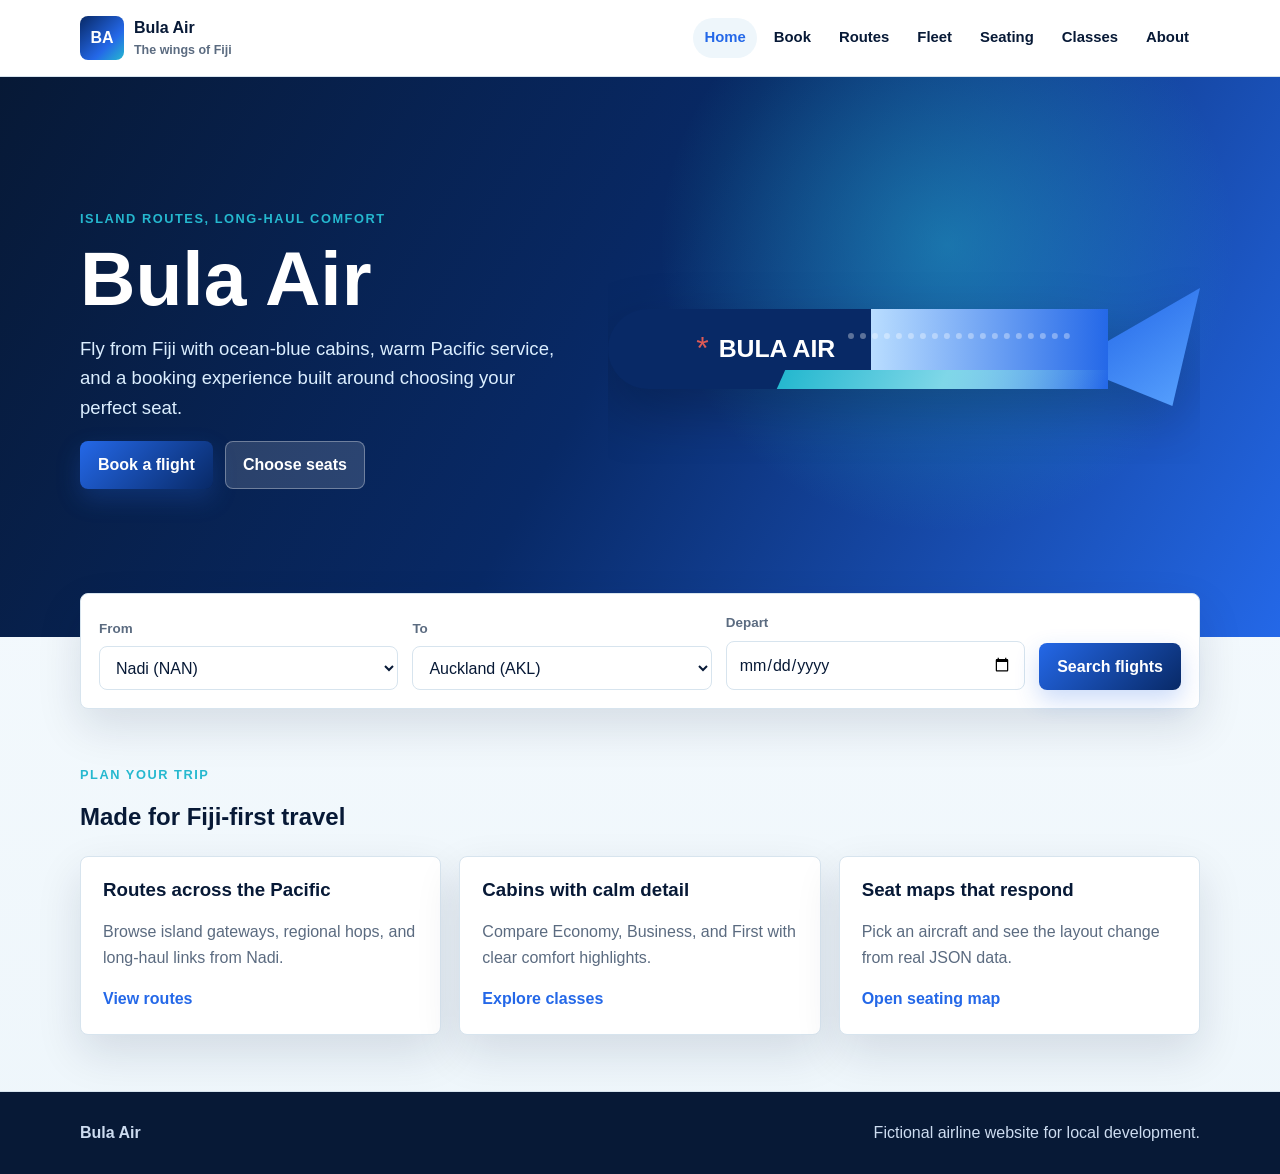
==== index.html @ 063a5ac1 "scaffold: organize site into pages/, add assets, data, and interactive seating map" ====
<!doctype html>
<html lang="en">
<head>
  <meta charset="utf-8">
  <meta name="viewport" content="width=device-width, initial-scale=1">
  <meta http-equiv="refresh" content="0; url=pages/index.html">
  <title>Bula Air</title>
  <link rel="stylesheet" href="assets/css/style.css">
</head>
<body>
  <main class="container redirect-page">
    <h1>Bula Air</h1>
    <p>Opening the Bula Air website.</p>
    <a class="button" href="pages/index.html">Enter site</a>
  </main>
</body>
</html>
---- assets/css/style.css ----
:root {
  --ink: #071936;
  --navy: #082966;
  --blue: #2468e8;
  --sky: #b9ddff;
  --aqua: #25b8cf;
  --hibiscus: #df5a55;
  --paper: #ffffff;
  --mist: #eef6fb;
  --line: #d7e4ee;
  --muted: #5b6b80;
  --shadow: 0 18px 45px rgba(7, 25, 54, 0.12);
}

* { box-sizing: border-box; }

html { scroll-behavior: smooth; }

body {
  margin: 0;
  background: linear-gradient(180deg, #f8fcff 0%, #eef6fb 100%);
  color: var(--ink);
  font-family: Inter, "Segoe UI", Arial, sans-serif;
  line-height: 1.6;
}

a { color: var(--blue); font-weight: 700; text-decoration: none; }
a:hover { color: var(--navy); }

.container {
  width: min(1120px, calc(100% - 32px));
  margin: 0 auto;
}

.site-header {
  position: sticky;
  top: 0;
  z-index: 5;
  background: rgba(255, 255, 255, 0.94);
  border-bottom: 1px solid var(--line);
  backdrop-filter: blur(14px);
}

.nav-shell {
  min-height: 76px;
  display: flex;
  align-items: center;
  justify-content: space-between;
  gap: 24px;
}

.brand {
  display: inline-flex;
  align-items: center;
  gap: 10px;
  color: var(--ink);
  min-width: max-content;
}

.brand-mark {
  width: 44px;
  height: 44px;
  display: grid;
  place-items: center;
  border-radius: 8px;
  color: white;
  background: linear-gradient(135deg, var(--navy), var(--blue) 65%, var(--aqua));
  font-weight: 900;
  letter-spacing: 0;
}

.brand small {
  display: block;
  color: var(--muted);
  font-size: 0.78rem;
  font-weight: 700;
}

.nav-links {
  display: flex;
  justify-content: flex-end;
  flex-wrap: wrap;
  gap: 6px;
}

.nav-links a {
  color: var(--ink);
  border-radius: 999px;
  padding: 8px 11px;
  font-size: 0.93rem;
}

.nav-links a:hover,
.nav-links a[aria-current="page"] {
  background: var(--mist);
  color: var(--blue);
}

.hero {
  min-height: 560px;
  display: flex;
  align-items: center;
  color: white;
  background:
    radial-gradient(circle at 74% 30%, rgba(37, 184, 207, 0.45), transparent 28%),
    linear-gradient(120deg, #071936 0%, #082966 48%, #2468e8 100%);
}

.hero-grid {
  display: grid;
  grid-template-columns: minmax(0, 0.9fr) minmax(320px, 1.1fr);
  align-items: center;
  gap: 44px;
  padding: 68px 0 84px;
}

.hero-copy h1,
.page h1 {
  margin: 0;
  font-size: clamp(2.4rem, 6vw, 5.6rem);
  line-height: 0.96;
  letter-spacing: 0;
}

.hero-copy p:not(.eyebrow) {
  max-width: 590px;
  color: #dbeeff;
  font-size: 1.16rem;
}

.eyebrow {
  margin: 0 0 12px;
  color: var(--aqua);
  font-size: 0.8rem;
  font-weight: 900;
  letter-spacing: 0.12em;
  text-transform: uppercase;
}

.hero-actions,
.control-row,
.legend,
.footer-grid {
  display: flex;
  align-items: center;
  gap: 12px;
  flex-wrap: wrap;
}

.button {
  display: inline-flex;
  align-items: center;
  justify-content: center;
  min-height: 46px;
  border: 0;
  border-radius: 8px;
  padding: 11px 18px;
  color: white;
  background: linear-gradient(135deg, var(--blue), var(--navy));
  box-shadow: 0 10px 24px rgba(36, 104, 232, 0.24);
  cursor: pointer;
  font: inherit;
  font-weight: 800;
}

.button:hover { color: white; transform: translateY(-1px); }
.button-secondary { background: rgba(255, 255, 255, 0.14); box-shadow: inset 0 0 0 1px rgba(255, 255, 255, 0.32); }

.aircraft-panel {
  min-height: 230px;
  display: grid;
  place-items: center;
  overflow: hidden;
}

.plane-strip {
  width: min(100%, 620px);
  height: 122px;
  display: grid;
  grid-template-columns: 70px 1fr 92px;
  align-items: center;
  filter: drop-shadow(0 22px 28px rgba(0, 0, 0, 0.22));
}

.plane-nose {
  height: 80px;
  background: var(--navy);
  border-radius: 90px 0 0 90px;
}

.plane-body {
  position: relative;
  height: 80px;
  display: flex;
  align-items: center;
  gap: 10px;
  padding: 0 18px;
  overflow: hidden;
  background: linear-gradient(90deg, var(--navy) 0%, var(--navy) 45%, var(--sky) 45%, var(--blue) 100%);
  text-transform: uppercase;
}

.plane-body::after {
  content: "";
  position: absolute;
  left: 24%;
  right: 0;
  bottom: 0;
  height: 19px;
  background: linear-gradient(90deg, var(--aqua), #7fd7e8, transparent);
  transform: skewX(-24deg);
}

.flower { color: var(--hibiscus); font-size: 2rem; z-index: 1; }
.plane-title { color: white; font-size: 1.55rem; font-weight: 900; z-index: 1; }
.plane-line { position: absolute; left: 170px; right: 38px; top: 24px; height: 6px; border-top: 6px dotted rgba(255, 255, 255, 0.34); }

.plane-tail {
  height: 118px;
  align-self: start;
  background: linear-gradient(145deg, var(--blue), #5aa4ff);
  clip-path: polygon(0 45%, 100% 0, 70% 100%, 0 78%);
}

.booking-band {
  margin-top: -44px;
  position: relative;
  z-index: 2;
}

.quick-search,
.tool-panel,
.confirmation-panel,
.card {
  background: var(--paper);
  border: 1px solid var(--line);
  border-radius: 8px;
  box-shadow: var(--shadow);
}

.quick-search {
  display: grid;
  grid-template-columns: repeat(3, 1fr) auto;
  gap: 14px;
  align-items: end;
  padding: 18px;
}

label span {
  display: block;
  margin-bottom: 7px;
  color: var(--muted);
  font-size: 0.84rem;
  font-weight: 800;
}

.input {
  width: 100%;
  min-height: 44px;
  border: 1px solid var(--line);
  border-radius: 8px;
  padding: 10px 12px;
  background: white;
  color: var(--ink);
  font: inherit;
}

.section,
.page { padding: 56px 0; }

.section-heading { max-width: 720px; margin-bottom: 20px; }
.section-heading h2, .page h1 { margin-top: 0; }

.feature-grid {
  display: grid;
  grid-template-columns: repeat(auto-fit, minmax(240px, 1fr));
  gap: 18px;
}

.card {
  padding: 22px;
}

.card h2,
.card h3 { margin-top: 0; line-height: 1.15; }
.card p { color: var(--muted); }

.content-grid,
.booking-layout {
  display: grid;
  grid-template-columns: minmax(0, 1.3fr) minmax(280px, 0.7fr);
  gap: 24px;
  align-items: start;
}

.clean-list { padding-left: 18px; color: var(--muted); }

.tool-panel {
  padding: 20px;
  overflow-x: auto;
}

.form-grid {
  display: grid;
  grid-template-columns: repeat(3, minmax(180px, 1fr));
  gap: 14px;
  margin-bottom: 18px;
}

.control-row {
  justify-content: space-between;
  margin-bottom: 18px;
}

.selection-summary {
  border-radius: 8px;
  padding: 10px 12px;
  background: var(--mist);
  color: var(--ink);
  font-weight: 800;
}

.seat-map {
  width: max-content;
  min-width: 100%;
  border-radius: 8px;
  padding: 18px;
  background:
    linear-gradient(90deg, transparent 48%, rgba(36, 104, 232, 0.08) 48%, rgba(36, 104, 232, 0.08) 52%, transparent 52%),
    #f8fbfd;
}

.seat-section-title {
  margin: 12px 0 8px;
  color: var(--navy);
  font-weight: 900;
}

.seat-row {
  display: grid;
  grid-template-columns: 42px repeat(var(--seat-count), 42px);
  gap: 7px;
  align-items: center;
  margin-bottom: 7px;
}

.row-number {
  color: var(--muted);
  font-size: 0.8rem;
  font-weight: 900;
  text-align: right;
}

.seat {
  width: 42px;
  height: 38px;
  border: 1px solid #bdd7eb;
  border-radius: 8px;
  background: #e8f6ff;
  color: var(--navy);
  cursor: pointer;
  font-size: 0.78rem;
  font-weight: 900;
}

.seat:hover:not(:disabled) {
  border-color: var(--blue);
  background: #d6f4ff;
}

.seat.selected {
  border-color: var(--navy);
  background: var(--aqua);
  color: white;
}

.seat.occupied {
  border-color: #cfd8e3;
  background: #d9e1ea;
  color: #748295;
  cursor: not-allowed;
}

.legend { margin: 16px 0; color: var(--muted); font-weight: 800; }
.legend-seat { width: 16px; height: 16px; display: inline-block; margin-right: 6px; border-radius: 5px; vertical-align: -3px; }
.legend-seat.available { background: #e8f6ff; border: 1px solid #bdd7eb; }
.legend-seat.selected { background: var(--aqua); }
.legend-seat.occupied { background: #d9e1ea; }

.confirmation-panel {
  padding: 22px;
  position: sticky;
  top: 96px;
}

.confirmation-panel strong { color: var(--navy); }
.cabin-card span { color: var(--hibiscus); font-weight: 900; text-transform: uppercase; font-size: 0.78rem; }

.site-footer {
  border-top: 1px solid var(--line);
  background: #071936;
  color: white;
  padding: 28px 0;
}

.footer-grid { justify-content: space-between; color: #cddcf0; }
.redirect-page { min-height: 80vh; display: grid; place-content: center; }

@media (max-width: 860px) {
  .nav-shell { align-items: flex-start; flex-direction: column; padding: 16px 0; }
  .nav-links { justify-content: flex-start; }
  .hero-grid, .content-grid, .booking-layout { grid-template-columns: 1fr; }
  .quick-search, .form-grid { grid-template-columns: 1fr; }
  .hero { min-height: auto; }
  .aircraft-panel { min-height: 180px; }
  .plane-strip { transform: scale(0.82); transform-origin: center; }
  .confirmation-panel { position: static; }
}

@media (max-width: 520px) {
  .container { width: min(100% - 24px, 1120px); }
  .nav-links a { padding: 7px 9px; font-size: 0.86rem; }
  .hero-copy h1, .page h1 { font-size: 2.35rem; }
  .tool-panel { padding: 14px; }
  .seat-row { grid-template-columns: 34px repeat(var(--seat-count), 35px); gap: 5px; }
  .seat { width: 35px; height: 34px; font-size: 0.68rem; }
}
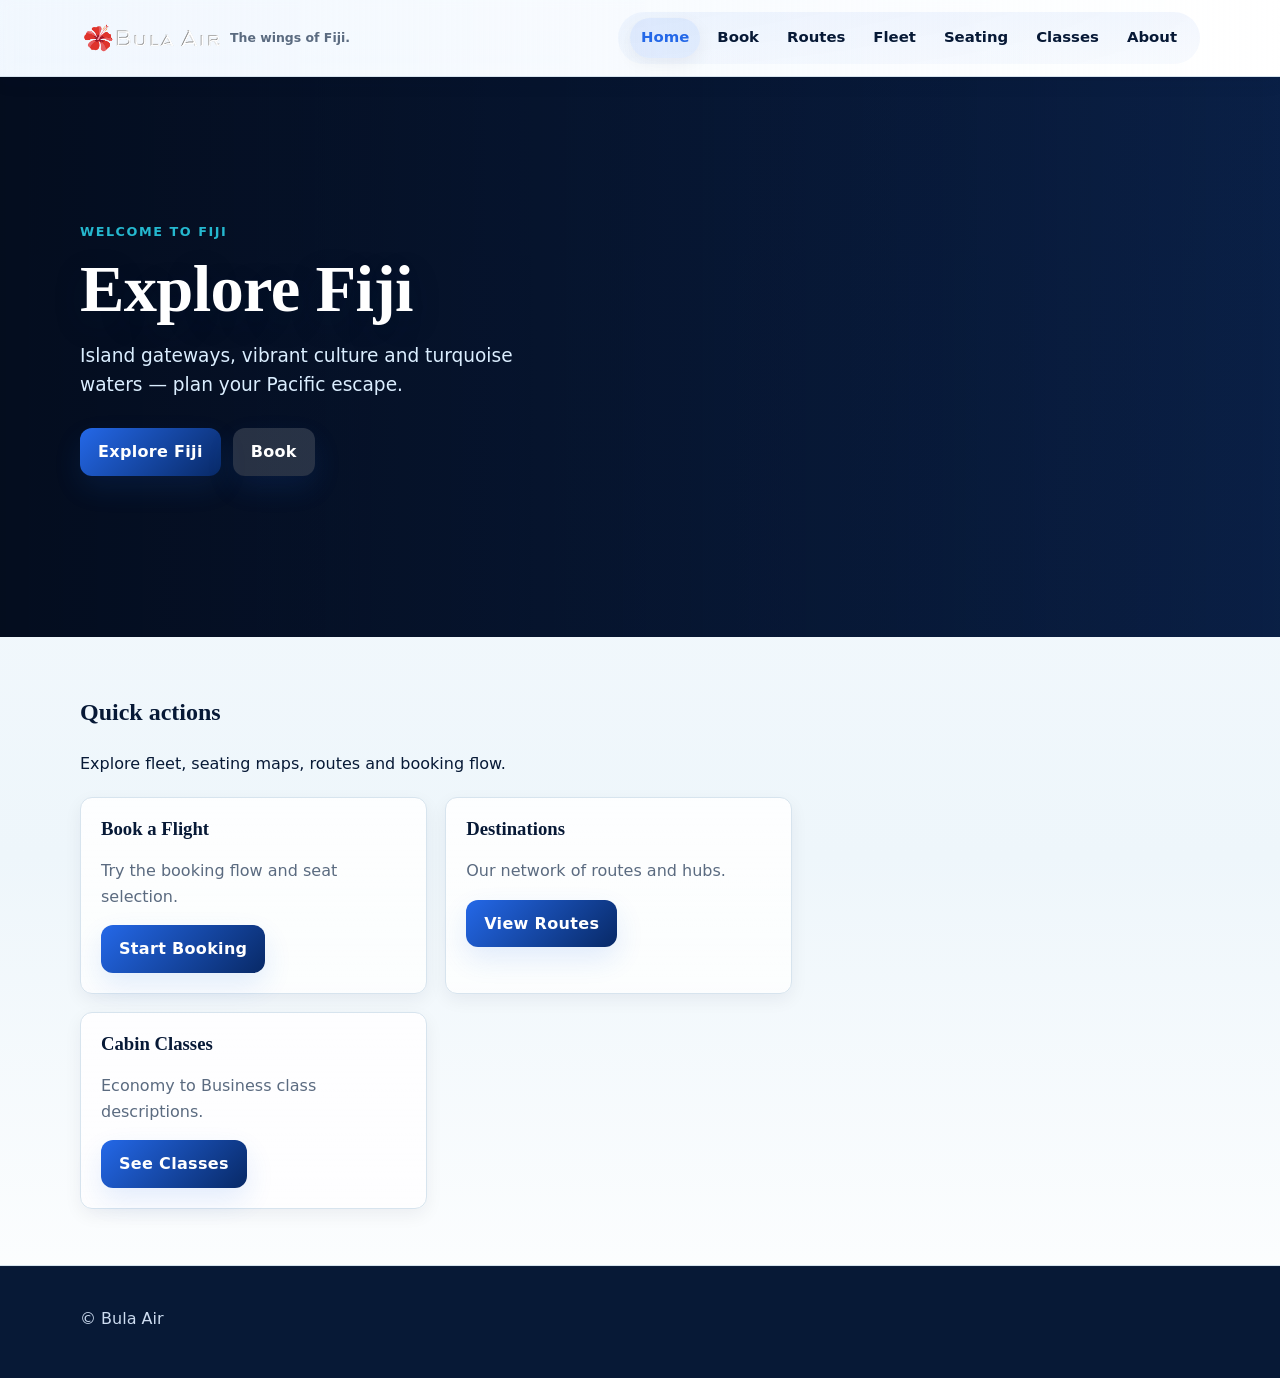
==== commit 5f51c021: "Publish Bula Air website" ====
--- a/index.html
+++ b/index.html
@@ -5,6 +5,10 @@
   <meta name="viewport" content="width=device-width, initial-scale=1">
   <meta http-equiv="refresh" content="0; url=pages/index.html">
   <title>Bula Air</title>
+  <link rel="icon" href="assets/images/branding/hibiscus.svg" type="image/svg+xml">
+  <link rel="shortcut icon" href="assets/images/branding/hibiscus.svg">
+  <link rel="mask-icon" href="assets/images/branding/hibiscus.svg" color="#2468e8">
+  <link rel="stylesheet" href="assets/css/polish.css">
   <link rel="stylesheet" href="assets/css/style.css">
 </head>
 <body>
--- a/assets/css/polish.css
+++ b/assets/css/polish.css
@@ -0,0 +1,84 @@
+/* Polished overrides for Bula Air — non-destructive additions */
+/* Polished overrides for Bula Air — refined shading system */
+
+:root{
+  --ui-shadow-1: 0 6px 18px rgba(7,25,54,0.06);
+  --ui-shadow-2: 0 12px 30px rgba(7,25,54,0.10);
+  --ui-shadow-3: 0 22px 64px rgba(7,25,54,0.16);
+  --ui-shadow-strong: 0 28px 90px rgba(7,25,54,0.18);
+  --glass-100: rgba(255,255,255,0.86);
+  --panel-gradient: linear-gradient(180deg, rgba(255,255,255,0.9), rgba(255,255,255,0.78));
+  --hero-overlay-dark: rgba(7,25,54,0.56);
+}
+
+/* Load heading font to match attached look */
+@import url('https://fonts.googleapis.com/css2?family=Playfair+Display:wght@400;600;700;900&display=swap');
+
+:root{
+  --ui-shadow-1: 0 6px 18px rgba(7,25,54,0.06);
+  --ui-shadow-2: 0 12px 30px rgba(7,25,54,0.10);
+  --ui-shadow-3: 0 22px 64px rgba(7,25,54,0.16);
+  --ui-shadow-strong: 0 28px 90px rgba(7,25,54,0.18);
+  --glass-100: rgba(255,255,255,0.86);
+  --panel-gradient: linear-gradient(180deg, rgba(255,255,255,0.9), rgba(255,255,255,0.78));
+  --hero-overlay-dark: rgba(7,25,54,0.56);
+}
+
+/* Header refinements */
+.site-header { background: linear-gradient(90deg, rgba(36,104,232,0.03), rgba(255,255,255,0.96)); backdrop-filter: blur(6px); box-shadow: var(--ui-shadow-1); }
+.site-header .container { padding: 12px 0; }
+.brand-logo img { width: 140px; transition: transform .18s ease, box-shadow .18s ease; }
+.brand-logo img:hover { transform: translateY(-3px); }
+.nav-links a[aria-current="page"]{ background: rgba(36,104,232,0.08); box-shadow: var(--ui-shadow-1); border-radius: 999px; }
+.brand-mark { width:44px; height:44px; }
+/* square brand mark (no rounded corners) per user's request */
+.brand-mark { border-radius: 0 !important; }
+
+/* Hero improvements (stronger but tasteful) */
+.hero { min-height: 560px; background-position: right center; position: relative; overflow: hidden; }
+.hero::before{ content:""; position:absolute; inset:0; background: linear-gradient(180deg, rgba(7,25,54,0.18), rgba(7,25,54,0.24)); pointer-events:none; }
+.hero::after{ content: ""; position:absolute; inset:0; pointer-events:none; background: linear-gradient(90deg, var(--hero-overlay-dark), rgba(7,25,54,0.12)); mix-blend-mode: multiply; }
+.hero .container { position: relative; z-index: 2; }
+.hero-copy h1{ text-shadow: 0 10px 30px rgba(7,25,54,0.28); }
+
+/* Vignette for depth */
+.hero .vignette{ position:absolute; inset:0; pointer-events:none; background: radial-gradient(60% 60% at 10% 50%, transparent 40%, rgba(7,25,54,0.18) 100%); mix-blend-mode: multiply; }
+
+/* Consistent UI panels */
+.ui-panel, .card, .tool-panel, .quick-search { background: var(--panel-gradient); box-shadow: var(--ui-shadow-1); border-radius: 12px; }
+.card { padding: 20px; }
+
+/* Apply Playfair Display to headings while keeping sizes the same.
+   Match selectors used by the main stylesheet so this rule overrides it. */
+.hero-copy h1, .page h1, h1, h2, h3, h4, h5, h6, .fleet-card h2, .card h2, .card h3 {
+  font-family: 'Playfair Display', 'Montserrat', 'Inter', serif;
+  font-weight: 700;
+}
+
+/* Fleet card polish */
+.fleet-card{ transition: transform .22s cubic-bezier(.2,.9,.2,1), box-shadow .22s ease; box-shadow: var(--ui-shadow-1); border-radius:12px; overflow: visible; }
+.fleet-card:hover{ transform: translateY(-8px); box-shadow: var(--ui-shadow-strong); }
+.fleet-image-wrap{ display:flex; align-items:center; justify-content:center; background: transparent; padding:12px; }
+.fleet-image-wrap img{ width:auto; max-width:100%; height:100%; object-fit:contain; filter: drop-shadow(0 10px 24px rgba(7,25,54,0.08)); }
+
+/* Elevated hero artwork */
+.hero-aircraft{ box-shadow: 0 24px 68px rgba(7,25,54,0.16); border-radius: 12px; }
+
+/* Buttons */
+.button{ border-radius:12px; letter-spacing: 0.02em; box-shadow: 0 12px 28px rgba(36,104,232,0.12); }
+.button:hover{ box-shadow: 0 18px 42px rgba(36,104,232,0.16); transform: translateY(-3px); }
+
+/* Inputs & focus */
+.input{ transition: box-shadow .16s ease, border-color .16s ease; }
+.input:focus, .input:focus-visible{ outline: none; box-shadow: 0 12px 30px rgba(36,104,232,0.12); border-color: rgba(36,104,232,0.28); }
+
+/* Footer */
+.site-footer{ padding-top:40px; padding-bottom:46px; box-shadow: inset 0 1px 0 rgba(255,255,255,0.02); }
+
+/* Utility */
+.container-wide{ width: min(1280px, calc(100% - 40px)); margin:0 auto; }
+
+@media (max-width:860px){
+  .hero{ padding: 28px 0; }
+  .brand-logo img{ width: 120px; }
+}
--- a/assets/css/style.css
+++ b/assets/css/style.css
@@ -4,417 +4,542 @@
   --blue: #2468e8;
   --sky: #b9ddff;
   --aqua: #25b8cf;
-  --hibiscus: #df5a55;
+  --hibiscus: var(--blue);
   --paper: #ffffff;
   --mist: #eef6fb;
   --line: #d7e4ee;
   --muted: #5b6b80;
   --shadow: 0 18px 45px rgba(7, 25, 54, 0.12);
+
 }
 
-* { box-sizing: border-box; }
-
-html { scroll-behavior: smooth; }
-
-body {
-  margin: 0;
-  background: linear-gradient(180deg, #f8fcff 0%, #eef6fb 100%);
-  color: var(--ink);
-  font-family: Inter, "Segoe UI", Arial, sans-serif;
-  line-height: 1.6;
-}
-
-a { color: var(--blue); font-weight: 700; text-decoration: none; }
-a:hover { color: var(--navy); }
-
-.container {
-  width: min(1120px, calc(100% - 32px));
-  margin: 0 auto;
-}
-
-.site-header {
-  position: sticky;
-  top: 0;
-  z-index: 5;
-  background: rgba(255, 255, 255, 0.94);
-  border-bottom: 1px solid var(--line);
-  backdrop-filter: blur(14px);
-}
-
-.nav-shell {
-  min-height: 76px;
-  display: flex;
-  align-items: center;
-  justify-content: space-between;
-  gap: 24px;
-}
-
-.brand {
-  display: inline-flex;
-  align-items: center;
-  gap: 10px;
-  color: var(--ink);
-  min-width: max-content;
-}
-
-.brand-mark {
-  width: 44px;
-  height: 44px;
-  display: grid;
-  place-items: center;
-  border-radius: 8px;
-  color: white;
-  background: linear-gradient(135deg, var(--navy), var(--blue) 65%, var(--aqua));
-  font-weight: 900;
-  letter-spacing: 0;
-}
-
-.brand small {
-  display: block;
-  color: var(--muted);
-  font-size: 0.78rem;
-  font-weight: 700;
-}
-
-.nav-links {
-  display: flex;
-  justify-content: flex-end;
-  flex-wrap: wrap;
-  gap: 6px;
-}
-
-.nav-links a {
-  color: var(--ink);
-  border-radius: 999px;
-  padding: 8px 11px;
-  font-size: 0.93rem;
-}
-
-.nav-links a:hover,
-.nav-links a[aria-current="page"] {
-  background: var(--mist);
-  color: var(--blue);
-}
-
-.hero {
-  min-height: 560px;
-  display: flex;
-  align-items: center;
-  color: white;
-  background:
-    radial-gradient(circle at 74% 30%, rgba(37, 184, 207, 0.45), transparent 28%),
-    linear-gradient(120deg, #071936 0%, #082966 48%, #2468e8 100%);
-}
-
-.hero-grid {
-  display: grid;
-  grid-template-columns: minmax(0, 0.9fr) minmax(320px, 1.1fr);
-  align-items: center;
-  gap: 44px;
-  padding: 68px 0 84px;
-}
-
-.hero-copy h1,
-.page h1 {
-  margin: 0;
-  font-size: clamp(2.4rem, 6vw, 5.6rem);
-  line-height: 0.96;
-  letter-spacing: 0;
-}
-
-.hero-copy p:not(.eyebrow) {
-  max-width: 590px;
-  color: #dbeeff;
-  font-size: 1.16rem;
-}
-
-.eyebrow {
-  margin: 0 0 12px;
-  color: var(--aqua);
-  font-size: 0.8rem;
-  font-weight: 900;
-  letter-spacing: 0.12em;
-  text-transform: uppercase;
-}
-
-.hero-actions,
-.control-row,
-.legend,
-.footer-grid {
-  display: flex;
-  align-items: center;
-  gap: 12px;
-  flex-wrap: wrap;
-}
-
-.button {
-  display: inline-flex;
-  align-items: center;
-  justify-content: center;
-  min-height: 46px;
-  border: 0;
-  border-radius: 8px;
-  padding: 11px 18px;
-  color: white;
-  background: linear-gradient(135deg, var(--blue), var(--navy));
-  box-shadow: 0 10px 24px rgba(36, 104, 232, 0.24);
-  cursor: pointer;
-  font: inherit;
-  font-weight: 800;
-}
-
-.button:hover { color: white; transform: translateY(-1px); }
-.button-secondary { background: rgba(255, 255, 255, 0.14); box-shadow: inset 0 0 0 1px rgba(255, 255, 255, 0.32); }
-
-.aircraft-panel {
-  min-height: 230px;
-  display: grid;
-  place-items: center;
-  overflow: hidden;
-}
-
-.plane-strip {
-  width: min(100%, 620px);
-  height: 122px;
-  display: grid;
-  grid-template-columns: 70px 1fr 92px;
-  align-items: center;
-  filter: drop-shadow(0 22px 28px rgba(0, 0, 0, 0.22));
-}
-
-.plane-nose {
-  height: 80px;
-  background: var(--navy);
-  border-radius: 90px 0 0 90px;
-}
-
-.plane-body {
-  position: relative;
-  height: 80px;
-  display: flex;
-  align-items: center;
-  gap: 10px;
-  padding: 0 18px;
-  overflow: hidden;
-  background: linear-gradient(90deg, var(--navy) 0%, var(--navy) 45%, var(--sky) 45%, var(--blue) 100%);
-  text-transform: uppercase;
-}
-
-.plane-body::after {
-  content: "";
-  position: absolute;
-  left: 24%;
-  right: 0;
-  bottom: 0;
-  height: 19px;
-  background: linear-gradient(90deg, var(--aqua), #7fd7e8, transparent);
-  transform: skewX(-24deg);
-}
-
-.flower { color: var(--hibiscus); font-size: 2rem; z-index: 1; }
-.plane-title { color: white; font-size: 1.55rem; font-weight: 900; z-index: 1; }
-.plane-line { position: absolute; left: 170px; right: 38px; top: 24px; height: 6px; border-top: 6px dotted rgba(255, 255, 255, 0.34); }
-
-.plane-tail {
-  height: 118px;
-  align-self: start;
-  background: linear-gradient(145deg, var(--blue), #5aa4ff);
-  clip-path: polygon(0 45%, 100% 0, 70% 100%, 0 78%);
-}
-
-.booking-band {
-  margin-top: -44px;
-  position: relative;
-  z-index: 2;
-}
-
-.quick-search,
-.tool-panel,
-.confirmation-panel,
-.card {
-  background: var(--paper);
-  border: 1px solid var(--line);
-  border-radius: 8px;
-  box-shadow: var(--shadow);
-}
-
-.quick-search {
-  display: grid;
-  grid-template-columns: repeat(3, 1fr) auto;
-  gap: 14px;
-  align-items: end;
-  padding: 18px;
-}
-
-label span {
-  display: block;
-  margin-bottom: 7px;
-  color: var(--muted);
-  font-size: 0.84rem;
-  font-weight: 800;
-}
-
-.input {
-  width: 100%;
-  min-height: 44px;
-  border: 1px solid var(--line);
-  border-radius: 8px;
-  padding: 10px 12px;
-  background: white;
-  color: var(--ink);
-  font: inherit;
-}
-
-.section,
-.page { padding: 56px 0; }
-
-.section-heading { max-width: 720px; margin-bottom: 20px; }
-.section-heading h2, .page h1 { margin-top: 0; }
-
-.feature-grid {
-  display: grid;
-  grid-template-columns: repeat(auto-fit, minmax(240px, 1fr));
-  gap: 18px;
-}
-
-.card {
-  padding: 22px;
-}
-
-.card h2,
-.card h3 { margin-top: 0; line-height: 1.15; }
-.card p { color: var(--muted); }
-
-.content-grid,
-.booking-layout {
-  display: grid;
-  grid-template-columns: minmax(0, 1.3fr) minmax(280px, 0.7fr);
-  gap: 24px;
-  align-items: start;
-}
-
-.clean-list { padding-left: 18px; color: var(--muted); }
-
-.tool-panel {
-  padding: 20px;
-  overflow-x: auto;
-}
-
-.form-grid {
-  display: grid;
-  grid-template-columns: repeat(3, minmax(180px, 1fr));
-  gap: 14px;
-  margin-bottom: 18px;
-}
-
-.control-row {
-  justify-content: space-between;
-  margin-bottom: 18px;
-}
-
-.selection-summary {
-  border-radius: 8px;
-  padding: 10px 12px;
-  background: var(--mist);
-  color: var(--ink);
-  font-weight: 800;
-}
-
-.seat-map {
-  width: max-content;
-  min-width: 100%;
-  border-radius: 8px;
-  padding: 18px;
-  background:
-    linear-gradient(90deg, transparent 48%, rgba(36, 104, 232, 0.08) 48%, rgba(36, 104, 232, 0.08) 52%, transparent 52%),
-    #f8fbfd;
-}
-
-.seat-section-title {
-  margin: 12px 0 8px;
-  color: var(--navy);
-  font-weight: 900;
-}
-
-.seat-row {
-  display: grid;
-  grid-template-columns: 42px repeat(var(--seat-count), 42px);
-  gap: 7px;
-  align-items: center;
-  margin-bottom: 7px;
-}
-
-.row-number {
-  color: var(--muted);
-  font-size: 0.8rem;
-  font-weight: 900;
-  text-align: right;
-}
-
-.seat {
-  width: 42px;
-  height: 38px;
-  border: 1px solid #bdd7eb;
-  border-radius: 8px;
-  background: #e8f6ff;
-  color: var(--navy);
-  cursor: pointer;
-  font-size: 0.78rem;
-  font-weight: 900;
-}
-
-.seat:hover:not(:disabled) {
-  border-color: var(--blue);
-  background: #d6f4ff;
-}
-
-.seat.selected {
-  border-color: var(--navy);
-  background: var(--aqua);
-  color: white;
-}
-
-.seat.occupied {
-  border-color: #cfd8e3;
-  background: #d9e1ea;
-  color: #748295;
-  cursor: not-allowed;
-}
-
-.legend { margin: 16px 0; color: var(--muted); font-weight: 800; }
-.legend-seat { width: 16px; height: 16px; display: inline-block; margin-right: 6px; border-radius: 5px; vertical-align: -3px; }
-.legend-seat.available { background: #e8f6ff; border: 1px solid #bdd7eb; }
-.legend-seat.selected { background: var(--aqua); }
-.legend-seat.occupied { background: #d9e1ea; }
-
-.confirmation-panel {
-  padding: 22px;
-  position: sticky;
-  top: 96px;
-}
-
-.confirmation-panel strong { color: var(--navy); }
-.cabin-card span { color: var(--hibiscus); font-weight: 900; text-transform: uppercase; font-size: 0.78rem; }
-
-.site-footer {
-  border-top: 1px solid var(--line);
-  background: #071936;
-  color: white;
-  padding: 28px 0;
-}
-
-.footer-grid { justify-content: space-between; color: #cddcf0; }
-.redirect-page { min-height: 80vh; display: grid; place-content: center; }
-
-@media (max-width: 860px) {
-  .nav-shell { align-items: flex-start; flex-direction: column; padding: 16px 0; }
-  .nav-links { justify-content: flex-start; }
-  .hero-grid, .content-grid, .booking-layout { grid-template-columns: 1fr; }
-  .quick-search, .form-grid { grid-template-columns: 1fr; }
-  .hero { min-height: auto; }
-  .aircraft-panel { min-height: 180px; }
-  .plane-strip { transform: scale(0.82); transform-origin: center; }
-  .confirmation-panel { position: static; }
+/* Load web fonts: Montserrat for headings, Inter for body */
+@import url('https://fonts.googleapis.com/css2?family=Inter:wght@300;400;600;700;800&family=Montserrat:wght@400;600;700;800;900&display=swap');
+
+  * { box-sizing: border-box; }
+
+  html { scroll-behavior: smooth; }
+
+  body {
+    margin: 0;
+    background: linear-gradient(180deg, #f8fcff 0%, #eef6fb 62%, #ffffff 100%);
+    color: var(--ink);
+    font-family: 'Inter', system-ui, -apple-system, "Segoe UI", Roboto, "Helvetica Neue", Arial, sans-serif;
+    -webkit-font-smoothing: antialiased;
+    -moz-osx-font-smoothing: grayscale;
+    line-height: 1.6;
+  }
+
+  a { color: var(--blue); font-weight: 700; text-decoration: none; }
+  a:hover { color: var(--navy); }
+
+  .container {
+    width: min(1120px, calc(100% - 32px));
+    margin: 0 auto;
+  }
+
+  .site-header {
+    position: sticky;
+    top: 0;
+    z-index: 5;
+    background: rgba(255, 255, 255, 0.96);
+    border-bottom: 1px solid var(--line);
+    backdrop-filter: blur(14px);
+  }
+
+  .nav-shell {
+    min-height: 76px;
+    display: flex;
+    align-items: center;
+    justify-content: space-between;
+    gap: 24px;
+  }
+
+  .brand {
+    display: inline-flex;
+    align-items: center;
+    gap: 10px;
+    color: var(--ink);
+    min-width: max-content;
+  }
+
+  .brand-logo img {
+    width: 148px;
+    height: auto;
+    display: block;
+    border-radius: 4px;
+  }
+
+  .brand-mark {
+    width: 44px;
+    height: 44px;
+    display: grid;
+    place-items: center;
+    border-radius: 8px;
+    color: white;
+    background: linear-gradient(135deg, var(--navy), var(--blue) 65%, var(--aqua));
+    font-weight: 900;
+    letter-spacing: 0;
+  }
+
+  .brand small {
+    display: block;
+    color: var(--muted);
+    font-size: 0.78rem;
+    font-weight: 700;
+  }
+
+  .nav-links {
+    display: flex;
+    justify-content: flex-end;
+    flex-wrap: wrap;
+    gap: 6px;
+    background: linear-gradient(180deg, rgba(36,104,232,0.06), rgba(36,104,232,0.03));
+    padding: 6px 12px;
+    border-radius: 999px;
+  }
+
+  .nav-links a {
+    color: var(--ink);
+    border-radius: 999px;
+    padding: 8px 11px;
+    font-size: 0.93rem;
+  }
+
+  .nav-links a:hover,
+  .nav-links a[aria-current="page"] {
+    background: var(--mist);
+    color: var(--blue);
+  }
+
+  .hero {
+    min-height: 610px;
+    display: flex;
+    align-items: center;
+    color: white;
+    background:
+      linear-gradient(90deg, rgba(7, 25, 54, 0.96), rgba(8, 41, 102, 0.88) 52%, rgba(36, 104, 232, 0.42)),
+      url("../images/aircraft/a350-1000.png") center right / min(980px, 76vw) auto no-repeat,
+      #071936;
+  }
+
+  .hero-grid {
+    display: grid;
+    grid-template-columns: minmax(0, 0.82fr) minmax(320px, 1.18fr);
+    align-items: center;
+    gap: 44px;
+    padding: 68px 0 84px;
+  }
+  .hero-copy h1,
+  .page h1 {
+    margin: 0 0 18px 0;
+    font-family: 'Montserrat', 'Inter', "Segoe UI", Arial, sans-serif;
+    font-weight: 700;
+    font-size: clamp(2rem, 5.2vw, 4.8rem);
+    max-width: 920px;
+    line-height: 1.02;
+    letter-spacing: -0.01em;
+    word-break: normal;
+  }
+
+  /* Use Montserrat for prominent headings across the site */
+  h1, h2, h3, .fleet-card h2, .card h2, .card h3 {
+    font-family: 'Montserrat', 'Inter', "Segoe UI", Arial, sans-serif;
+    font-weight: 600;
+  }
+
+  .hero-copy p:not(.eyebrow) {
+    max-width: 590px;
+    color: #dbeeff;
+    font-size: 1.16rem;
+  }
+
+  .lead {
+    max-width: 680px;
+    margin: 18px 0 28px;
+    color: var(--muted);
+    font-size: 1.08rem;
+  }
+
+  .eyebrow {
+    margin: 0 0 12px;
+    color: var(--aqua);
+    font-size: 0.8rem;
+    font-weight: 900;
+    letter-spacing: 0.12em;
+    text-transform: uppercase;
+  }
+
+  .hero-actions,
+  .control-row,
+  .legend,
+  .footer-grid {
+    display: flex;
+    align-items: center;
+    gap: 12px;
+    flex-wrap: wrap;
+  }
+
+  .button {
+    display: inline-flex;
+    align-items: center;
+    justify-content: center;
+    min-height: 46px;
+    border: 0;
+    border-radius: 8px;
+    padding: 11px 18px;
+    color: white;
+    background: linear-gradient(135deg, var(--blue), var(--navy));
+    box-shadow: 0 10px 24px rgba(36, 104, 232, 0.24);
+    cursor: pointer;
+    font: inherit;
+    font-weight: 800;
+  }
+
+  .button:hover { color: white; transform: translateY(-1px); }
+  .button-secondary { background: rgba(255, 255, 255, 0.14); box-shadow: inset 0 0 0 1px rgba(255, 255, 255, 0.32); }
+
+  .aircraft-panel {
+    min-height: 300px;
+    display: grid;
+    place-items: center;
+    align-content: center;
+    gap: 14px;
+  }
+
+  .hero-aircraft {
+    width: min(760px, 100%);
+    border-radius: 8px;
+    box-shadow: 0 24px 70px rgba(0, 0, 0, 0.34);
+  }
+
+  .flagship-tag {
+    width: max-content;
+    max-width: 100%;
+    padding: 8px 12px;
+    border: 1px solid rgba(255, 255, 255, 0.28);
+    border-radius: 999px;
+    color: white;
+    background: rgba(7, 25, 54, 0.55);
+    font-size: 0.84rem;
+    font-weight: 900;
+  }
+
+  .booking-band {
+    margin-top: -44px;
+    position: relative;
+    z-index: 2;
+  }
+
+  .quick-search,
+  .tool-panel,
+  .confirmation-panel,
+  .card {
+    background: var(--paper);
+    border: 1px solid var(--line);
+    border-radius: 8px;
+    box-shadow: var(--shadow);
+  }
+
+  .quick-search {
+    display: grid;
+    grid-template-columns: repeat(3, 1fr) auto;
+    gap: 14px;
+    align-items: end;
+    padding: 18px;
+  }
+
+  label span {
+    display: block;
+    margin-bottom: 7px;
+    color: var(--muted);
+    font-size: 0.84rem;
+    font-weight: 800;
+  }
+
+  .input {
+    width: 100%;
+    min-height: 44px;
+    border: 1px solid var(--line);
+    border-radius: 8px;
+    padding: 10px 12px;
+    background: white;
+    color: var(--ink);
+    font: inherit;
+  }
+
+  .section,
+  .page { padding: 56px 0; }
+
+  .section-heading { max-width: 720px; margin-bottom: 20px; }
+  .section-heading h2, .page h1 { margin-top: 0; }
+
+  .feature-grid {
+    display: grid;
+    grid-template-columns: repeat(auto-fit, minmax(240px, 1fr));
+    gap: 18px;
+  }
+
+  #fleet-list {
+    grid-template-columns: repeat(4, minmax(0, 1fr));
+  }
+
+  .fleet-card {
+    min-width: 0;
+    overflow: hidden;
+    background: var(--paper);
+    border: 1px solid var(--line);
+    border-radius: 8px;
+    box-shadow: 0 12px 34px rgba(7, 25, 54, 0.1);
+  }
+
+  .fleet-card-featured {
+    grid-column: 1 / -1;
+    display: grid;
+    grid-template-columns: minmax(0, 1.2fr) minmax(300px, 0.8fr);
+    align-items: stretch;
+    background: #071936;
+    color: white;
+  }
+
+  .fleet-image-wrap {
+    min-height: 128px;
+    padding: 10px;
+    background: #071936;
+  }
+
+  .fleet-card-featured .fleet-image-wrap {
+    min-height: 220px;
+    padding: 16px;
+  }
+
+  .fleet-image-wrap img {
+    width: 100%;
+    height: 100%;
+    max-height: 150px;
+    display: block;
+    object-fit: contain;
+    object-position: center;
+  }
+
+  .fleet-card-featured .fleet-image-wrap img {
+    max-height: 250px;
+  }
+
+  .fleet-card-body {
+    padding: 18px;
+  }
+
+  .fleet-card h2 {
+    margin: 6px 0 8px;
+    line-height: 1.12;
+    font-size: clamp(1.05rem, 2.2vw, 1.45rem);
+  }
+
+  .fleet-card p {
+    color: var(--muted);
+  }
+
+  .fleet-card-featured p,
+  .fleet-card-featured .fleet-kicker {
+    color: #d9e9ff;
+  }
+
+  .fleet-kicker,
+  .fleet-stats {
+    display: flex;
+    align-items: center;
+    flex-wrap: wrap;
+    gap: 8px;
+  }
+
+  .fleet-kicker {
+    justify-content: space-between;
+    color: var(--muted);
+    font-size: 0.78rem;
+    font-weight: 900;
+    text-transform: uppercase;
+  }
+
+  .fleet-kicker strong {
+    padding: 4px 8px;
+    border-radius: 999px;
+    color: var(--muted);
+    background: transparent;
+    border: 1px solid var(--line);
+    font-size: 0.72rem;
+    font-weight: 900;
+  }
+
+  .fleet-stats {
+    margin: 16px 0;
+    color: var(--muted);
+  }
+
+  .fleet-stats span {
+    padding: 8px 10px;
+    border-radius: 8px;
+    background: var(--mist);
+    font-size: 0.86rem;
+  }
+
+  .fleet-card-featured .fleet-stats span {
+    color: white;
+    background: rgba(255, 255, 255, 0.1);
+  }
+
+  .card {
+    padding: 22px;
+  }
+
+  .card h2,
+  .card h3 { margin-top: 0; line-height: 1.15; }
+  .card p { color: var(--muted); }
+
+  .content-grid,
+  .booking-layout {
+    display: grid;
+    grid-template-columns: minmax(0, 1.3fr) minmax(280px, 0.7fr);
+    gap: 24px;
+    align-items: start;
+  }
+
+  .clean-list { padding-left: 18px; color: var(--muted); }
+
+  .tool-panel {
+    padding: 20px;
+    overflow-x: auto;
+  }
+
+  .form-grid {
+    display: grid;
+    grid-template-columns: repeat(3, minmax(180px, 1fr));
+    gap: 14px;
+    margin-bottom: 18px;
+  }
+
+  .control-row {
+    justify-content: space-between;
+    margin-bottom: 18px;
+  }
+
+  .selection-summary {
+    border-radius: 8px;
+    padding: 10px 12px;
+    background: var(--mist);
+    color: var(--ink);
+    font-weight: 800;
+  }
+
+  .seat-map {
+    width: max-content;
+    min-width: 100%;
+    border-radius: 8px;
+    padding: 18px;
+    background:
+      linear-gradient(90deg, transparent 48%, rgba(36, 104, 232, 0.08) 48%, rgba(36, 104, 232, 0.08) 52%, transparent 52%),
+      #f8fbfd;
+  }
+
+  .seat-section-title {
+    margin: 12px 0 8px;
+    color: var(--navy);
+    font-weight: 900;
+  }
+
+  .seat-row {
+    display: grid;
+    grid-template-columns: 42px repeat(var(--seat-count), 42px);
+    gap: 7px;
+    align-items: center;
+    margin-bottom: 7px;
+  }
+
+  .row-number {
+    color: var(--muted);
+    font-size: 0.8rem;
+    font-weight: 900;
+    text-align: right;
+  }
+
+  .seat {
+    width: 42px;
+    height: 38px;
+    border: 1px solid #bdd7eb;
+    border-radius: 8px;
+    background: #e8f6ff;
+    color: var(--navy);
+    cursor: pointer;
+    font-size: 0.78rem;
+    font-weight: 900;
+  }
+
+  .seat:hover:not(:disabled) {
+    border-color: var(--blue);
+    background: #d6f4ff;
+  }
+
+  .seat.selected {
+    border-color: var(--navy);
+    background: var(--aqua);
+    color: white;
+  }
+
+  .seat.occupied {
+    border-color: #cfd8e3;
+    background: #d9e1ea;
+    color: #748295;
+    cursor: not-allowed;
+  }
+
+  .legend { margin: 16px 0; color: var(--muted); font-weight: 800; }
+  .legend-seat { width: 16px; height: 16px; display: inline-block; margin-right: 6px; border-radius: 5px; vertical-align: -3px; }
+  .legend-seat.available { background: #e8f6ff; border: 1px solid #bdd7eb; }
+  .legend-seat.selected { background: var(--aqua); }
+  .legend-seat.occupied { background: #d9e1ea; }
+
+  .confirmation-panel {
+    padding: 22px;
+    position: sticky;
+    top: 96px;
+  }
+
+  .confirmation-panel strong { color: var(--navy); }
+  .cabin-card span { color: var(--blue); font-weight: 900; text-transform: uppercase; font-size: 0.78rem; }
+
+  .site-footer {
+    border-top: 1px solid var(--line);
+    background: #071936;
+    color: white;
+    padding: 28px 0;
+  }
+
+  .footer-grid { justify-content: space-between; color: #cddcf0; }
+  .redirect-page { min-height: 80vh; display: grid; place-content: center; }
+
+  @media (max-width: 860px) {
+    .nav-shell { align-items: flex-start; flex-direction: column; padding: 16px 0; }
+    .nav-links { justify-content: flex-start; }
+    .hero-grid, .content-grid, .booking-layout { grid-template-columns: 1fr; }
+    .quick-search, .form-grid { grid-template-columns: 1fr; }
+    .hero { min-height: auto; }
+    .aircraft-panel { min-height: 180px; }
+    #fleet-list,
+    .fleet-card-featured { grid-template-columns: 1fr; }
+    .fleet-card-featured .fleet-image-wrap { min-height: 170px; }
+    .fleet-card-featured .fleet-image-wrap img { max-height: 190px; }
+    .confirmation-panel { position: static; }
+    .hero-copy h1, .page h1 { font-size: 2.1rem; }
+  }
+
+  @media (max-width: 520px) {
+    .container { width: min(100% - 24px, 1120px); }
+    .nav-links a { padding: 7px 9px; font-size: 0.86rem; }
+    .hero-copy h1, .page h1 { font-size: 2.35rem; }
+    .tool-panel { padding: 14px; }
+    .seat-row { grid-template-columns: 34px repeat(var(--seat-count), 35px); gap: 5px; }
+    .seat { width: 35px; height: 34px; font-size: 0.68rem; }
+  }
 }
 
 @media (max-width: 520px) {
